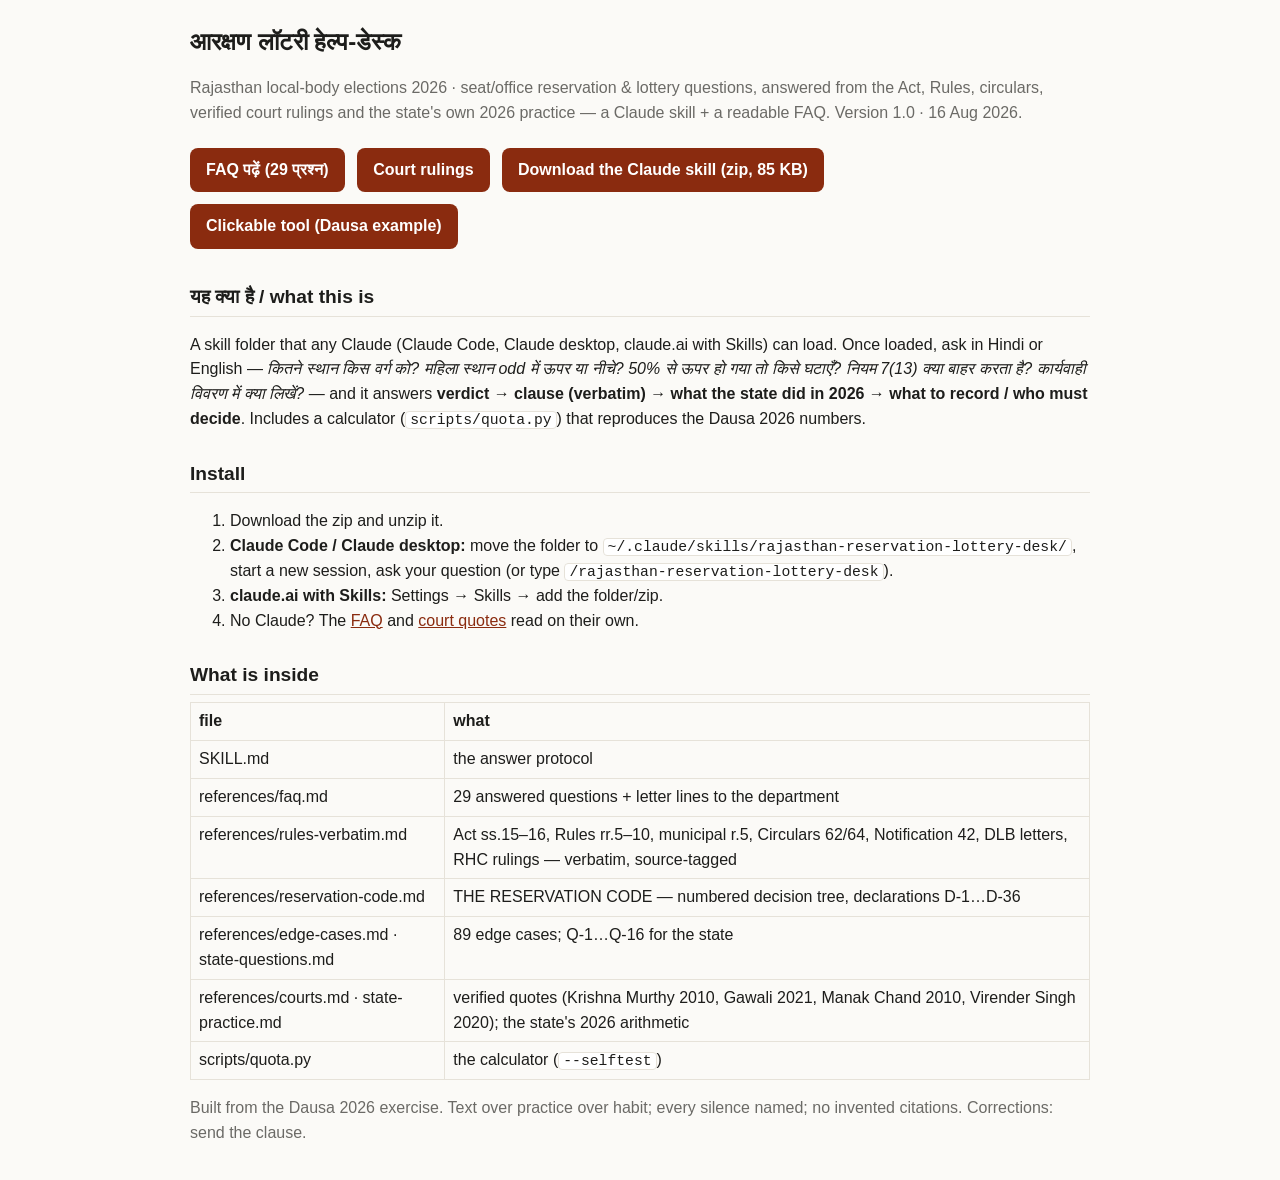
==== skill/index.html @ 7c981f8a "skill: rajasthan-reservation-lottery-desk v1.0 — zip + FAQ/courts pages + install page" ====
<!doctype html><html lang="hi"><head><meta charset="utf-8"><meta name="viewport" content="width=device-width,initial-scale=1"><title>आरक्षण लॉटरी हेल्प-डेस्क · Claude skill</title><link rel="stylesheet" href="_style.css"></head><body>
<h1>आरक्षण लॉटरी हेल्प-डेस्क</h1>
<p class="mut">Rajasthan local-body elections 2026 · seat/office reservation &amp; lottery questions, answered from the Act, Rules, circulars, verified court rulings and the state's own 2026 practice — a Claude skill + a readable FAQ. Version 1.0 · 16 Aug 2026.</p>
<p><a class="btn" href="faq.html">FAQ पढ़ें (29 प्रश्न)</a> <a class="btn" href="courts.html">Court rulings</a> <a class="btn" href="rajasthan-reservation-lottery-desk.zip">Download the Claude skill (zip, 85 KB)</a> <a class="btn" href="../">Clickable tool (Dausa example)</a></p>
<h2>यह क्या है / what this is</h2>
<p>A skill folder that any Claude (Claude Code, Claude desktop, claude.ai with Skills) can load. Once loaded, ask in Hindi or English — <i>कितने स्थान किस वर्ग को? महिला स्थान odd में ऊपर या नीचे? 50% से ऊपर हो गया तो किसे घटाएँ? नियम 7(13) क्या बाहर करता है? कार्यवाही विवरण में क्या लिखें?</i> — and it answers <b>verdict → clause (verbatim) → what the state did in 2026 → what to record / who must decide</b>. Includes a calculator (<code>scripts/quota.py</code>) that reproduces the Dausa 2026 numbers.</p>
<h2>Install</h2>
<ol>
<li>Download the zip and unzip it.</li>
<li><b>Claude Code / Claude desktop:</b> move the folder to <code>~/.claude/skills/rajasthan-reservation-lottery-desk/</code>, start a new session, ask your question (or type <code>/rajasthan-reservation-lottery-desk</code>).</li>
<li><b>claude.ai with Skills:</b> Settings → Skills → add the folder/zip.</li>
<li>No Claude? The <a href="faq.html">FAQ</a> and <a href="courts.html">court quotes</a> read on their own.</li>
</ol>
<h2>What is inside</h2>
<table><tr><th>file</th><th>what</th></tr>
<tr><td>SKILL.md</td><td>the answer protocol</td></tr>
<tr><td>references/faq.md</td><td>29 answered questions + letter lines to the department</td></tr>
<tr><td>references/rules-verbatim.md</td><td>Act ss.15–16, Rules rr.5–10, municipal r.5, Circulars 62/64, Notification 42, DLB letters, RHC rulings — verbatim, source-tagged</td></tr>
<tr><td>references/reservation-code.md</td><td>THE RESERVATION CODE — numbered decision tree, declarations D-1…D-36</td></tr>
<tr><td>references/edge-cases.md · state-questions.md</td><td>89 edge cases; Q-1…Q-16 for the state</td></tr>
<tr><td>references/courts.md · state-practice.md</td><td>verified quotes (Krishna Murthy 2010, Gawali 2021, Manak Chand 2010, Virender Singh 2020); the state's 2026 arithmetic</td></tr>
<tr><td>scripts/quota.py</td><td>the calculator (<code>--selftest</code>)</td></tr></table>
<p class="mut">Built from the Dausa 2026 exercise. Text over practice over habit; every silence named; no invented citations. Corrections: send the clause.</p>
</body></html>
---- skill/_style.css ----
:root{--bg:#fbfaf7;--fg:#1d1d1b;--mut:#6b6a66;--acc:#8a2b0f;--card:#fff;--line:#e6e2d9}
@media (prefers-color-scheme:dark){:root{--bg:#141413;--fg:#ece9e2;--mut:#a9a59c;--acc:#f0a070;--card:#1c1c1a;--line:#2c2b28}}
html{background:var(--bg)}body{margin:0;padding:18px;max-width:900px;margin:0 auto;font:16px/1.55 -apple-system,"Noto Sans Devanagari","Mangal",Segoe UI,Roboto,sans-serif;color:var(--fg);background:var(--bg);word-break:break-word}
h1{font-size:1.5rem;margin:.2em 0}h2{font-size:1.2rem;margin:1.4em 0 .4em;border-bottom:1px solid var(--line);padding-bottom:.2em}h3{font-size:1.05rem}
a{color:var(--acc)}code{background:var(--card);border:1px solid var(--line);padding:0 4px;border-radius:4px;font-size:.92em}pre{background:var(--card);border:1px solid var(--line);padding:10px;overflow-x:auto;border-radius:6px}
table{border-collapse:collapse;display:block;overflow-x:auto;max-width:100%}td,th{border:1px solid var(--line);padding:6px 8px;text-align:left;vertical-align:top}
.btn{display:inline-block;background:var(--acc);color:#fff;padding:10px 16px;border-radius:8px;text-decoration:none;font-weight:600;margin:6px 8px 6px 0}.mut{color:var(--mut)}
blockquote{border-left:3px solid var(--acc);margin:0;padding:2px 12px;color:var(--mut)}hr{border:0;border-top:1px solid var(--line);margin:1.4em 0}
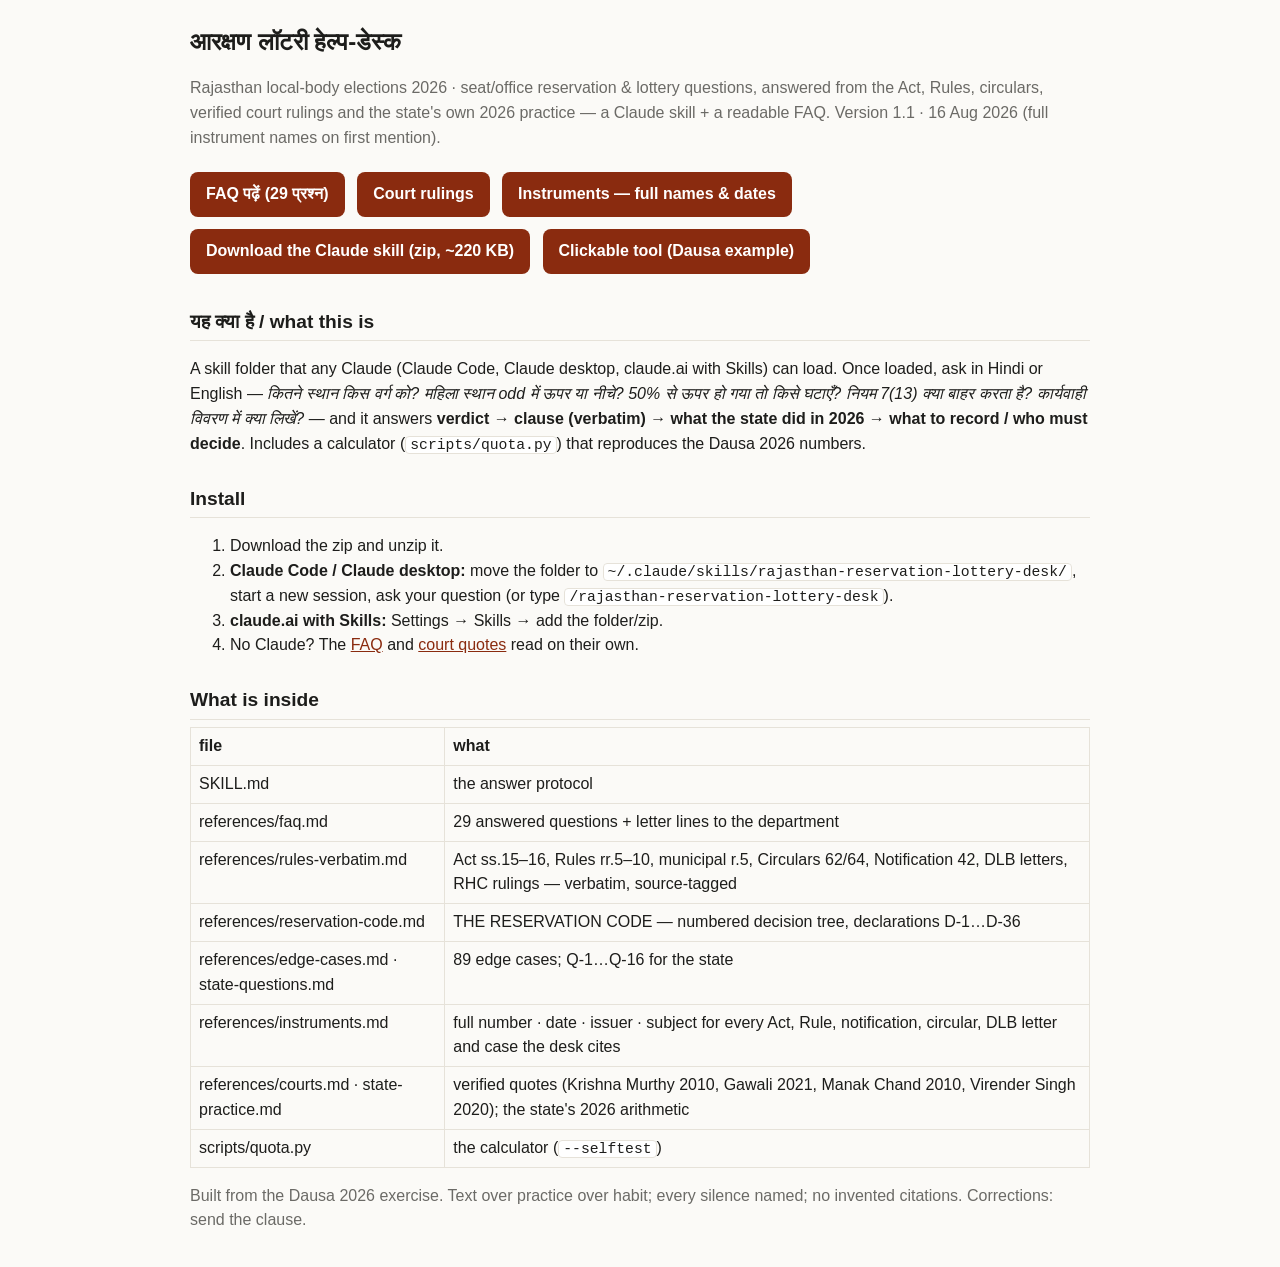
==== commit 8f8ee8f2: "skill v1.1: instruments.md (full names/numbers/dates/issuers), first-mention rule; FAQ/courts re-ren" ====
--- a/skill/index.html
+++ b/skill/index.html
@@ -1,7 +1,7 @@
 <!doctype html><html lang="hi"><head><meta charset="utf-8"><meta name="viewport" content="width=device-width,initial-scale=1"><title>आरक्षण लॉटरी हेल्प-डेस्क · Claude skill</title><link rel="stylesheet" href="_style.css"></head><body>
 <h1>आरक्षण लॉटरी हेल्प-डेस्क</h1>
-<p class="mut">Rajasthan local-body elections 2026 · seat/office reservation &amp; lottery questions, answered from the Act, Rules, circulars, verified court rulings and the state's own 2026 practice — a Claude skill + a readable FAQ. Version 1.0 · 16 Aug 2026.</p>
-<p><a class="btn" href="faq.html">FAQ पढ़ें (29 प्रश्न)</a> <a class="btn" href="courts.html">Court rulings</a> <a class="btn" href="rajasthan-reservation-lottery-desk.zip">Download the Claude skill (zip, 85 KB)</a> <a class="btn" href="../">Clickable tool (Dausa example)</a></p>
+<p class="mut">Rajasthan local-body elections 2026 · seat/office reservation &amp; lottery questions, answered from the Act, Rules, circulars, verified court rulings and the state's own 2026 practice — a Claude skill + a readable FAQ. Version 1.1 · 16 Aug 2026 (full instrument names on first mention).</p>
+<p><a class="btn" href="faq.html">FAQ पढ़ें (29 प्रश्न)</a> <a class="btn" href="courts.html">Court rulings</a> <a class="btn" href="instruments.html">Instruments — full names &amp; dates</a> <a class="btn" href="rajasthan-reservation-lottery-desk.zip">Download the Claude skill (zip, ~220 KB)</a> <a class="btn" href="../">Clickable tool (Dausa example)</a></p>
 <h2>यह क्या है / what this is</h2>
 <p>A skill folder that any Claude (Claude Code, Claude desktop, claude.ai with Skills) can load. Once loaded, ask in Hindi or English — <i>कितने स्थान किस वर्ग को? महिला स्थान odd में ऊपर या नीचे? 50% से ऊपर हो गया तो किसे घटाएँ? नियम 7(13) क्या बाहर करता है? कार्यवाही विवरण में क्या लिखें?</i> — and it answers <b>verdict → clause (verbatim) → what the state did in 2026 → what to record / who must decide</b>. Includes a calculator (<code>scripts/quota.py</code>) that reproduces the Dausa 2026 numbers.</p>
 <h2>Install</h2>
@@ -18,6 +18,7 @@
 <tr><td>references/rules-verbatim.md</td><td>Act ss.15–16, Rules rr.5–10, municipal r.5, Circulars 62/64, Notification 42, DLB letters, RHC rulings — verbatim, source-tagged</td></tr>
 <tr><td>references/reservation-code.md</td><td>THE RESERVATION CODE — numbered decision tree, declarations D-1…D-36</td></tr>
 <tr><td>references/edge-cases.md · state-questions.md</td><td>89 edge cases; Q-1…Q-16 for the state</td></tr>
+<tr><td>references/instruments.md</td><td>full number · date · issuer · subject for every Act, Rule, notification, circular, DLB letter and case the desk cites</td></tr>
 <tr><td>references/courts.md · state-practice.md</td><td>verified quotes (Krishna Murthy 2010, Gawali 2021, Manak Chand 2010, Virender Singh 2020); the state's 2026 arithmetic</td></tr>
 <tr><td>scripts/quota.py</td><td>the calculator (<code>--selftest</code>)</td></tr></table>
 <p class="mut">Built from the Dausa 2026 exercise. Text over practice over habit; every silence named; no invented citations. Corrections: send the clause.</p>
